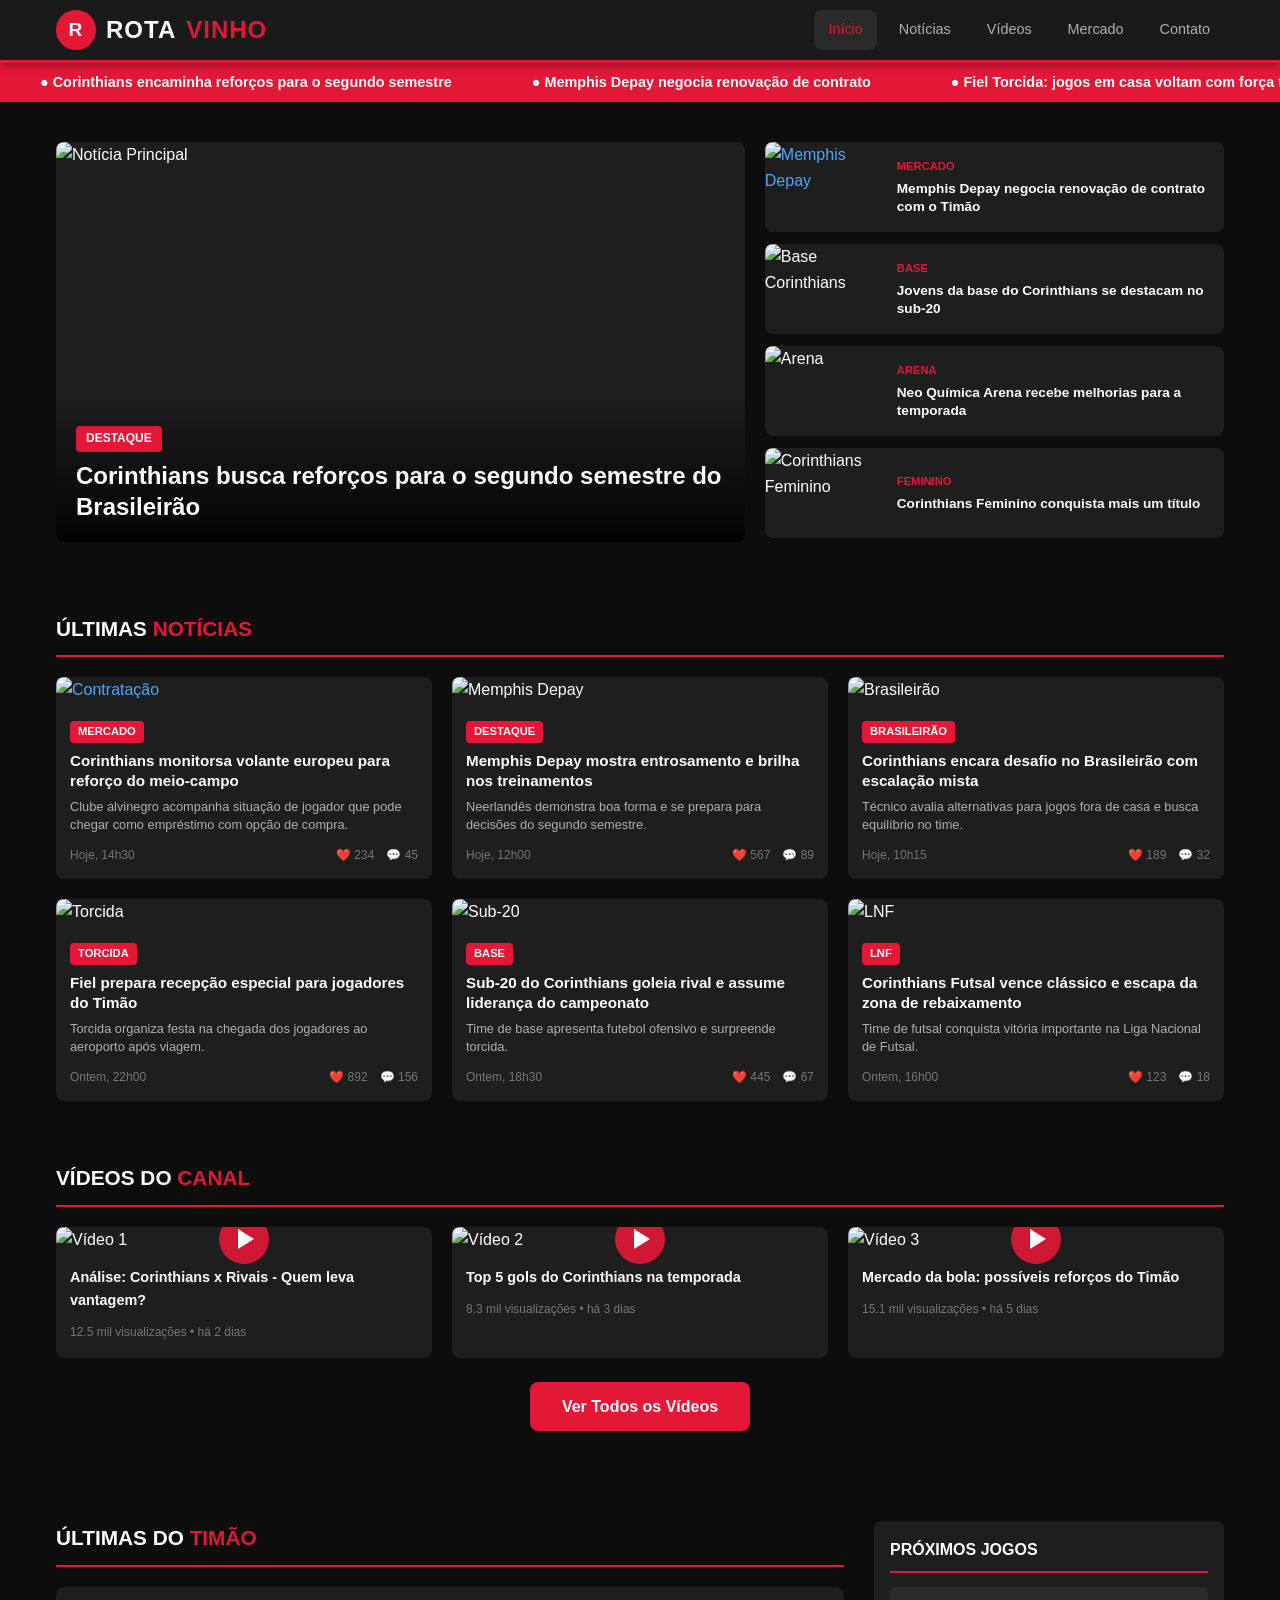
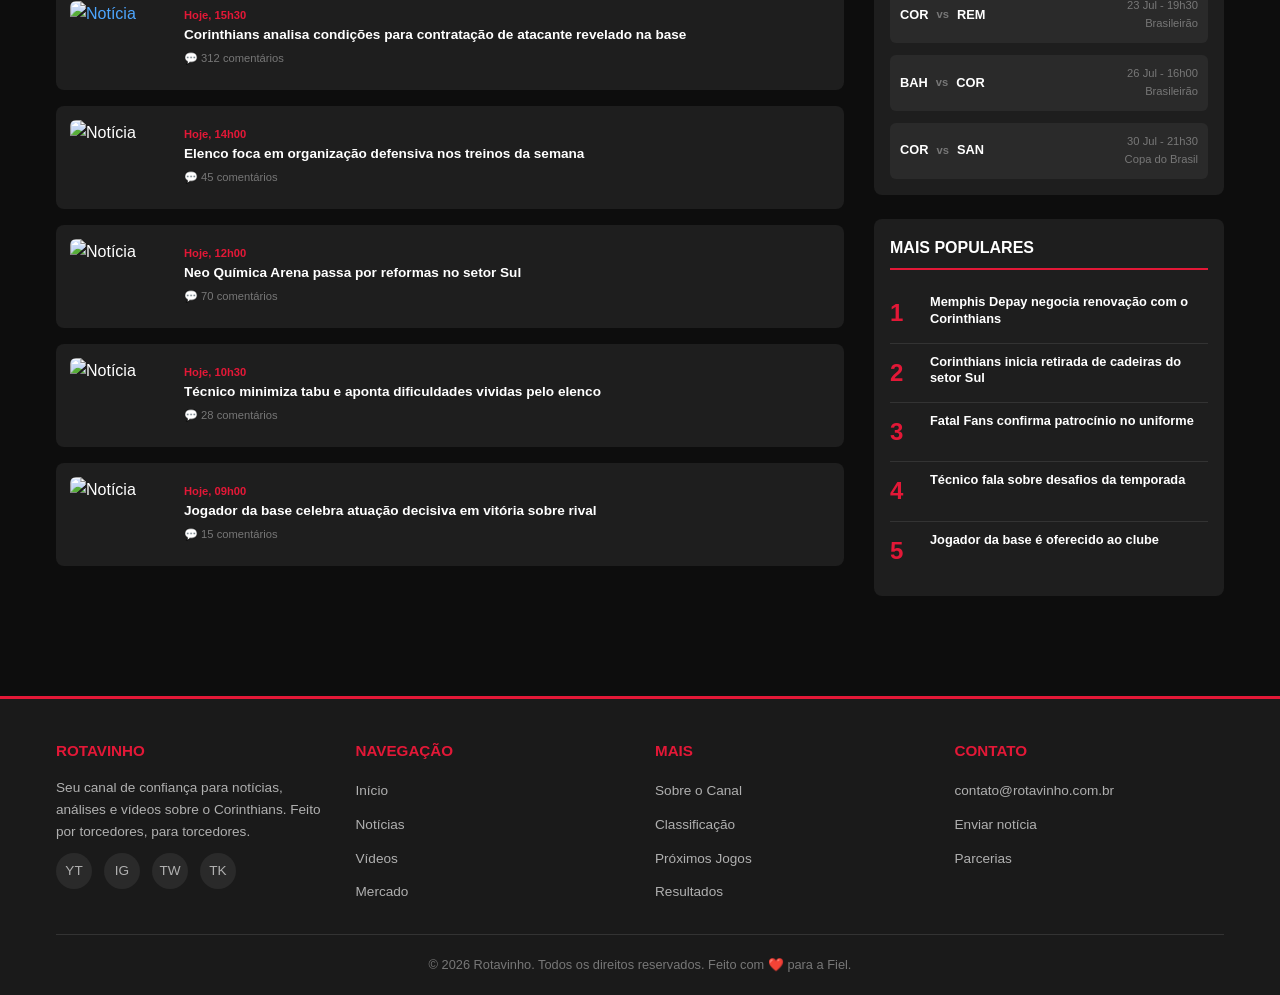
==== index.html @ fa078aca "Blog Rotavinho - noticias e videos do Corinthians" ====
<!DOCTYPE html>
<html lang="pt-BR">
<head>
    <meta charset="UTF-8">
    <meta name="viewport" content="width=device-width, initial-scale=1.0">
    <title>Rotavinho - Notícias e Vídeos do Corinthians</title>
    <link rel="stylesheet" href="css/style.css">
    <meta name="description" content="Rotavinho - Notícias exclusivas, vídeos e análises sobre o Corinthians. Seu canal alvinegro de confiança.">
    <meta name="keywords" content="Corinthians, notícias, futebol, Rotavinho, canal, vídeos, Timão">
</head>
<body>

    <header class="header">
        <div class="container header-inner">
            <a href="index.html" class="logo">
                <div class="logo-icon">R</div>
                Rota<span>vinho</span>
            </a>

            <nav id="mainNav">
                <a href="index.html" class="active">Início</a>
                <a href="#noticias">Notícias</a>
                <a href="videos.html">Vídeos</a>
                <a href="#mercado">Mercado</a>
                <a href="#contato">Contato</a>
            </nav>

            <button class="hamburger" id="menuToggle" aria-label="Menu">
                <span></span>
                <span></span>
                <span></span>
            </button>
        </div>
    </header>

    <div class="ticker">
        <div class="ticker-content">
            <span class="ticker-item">Corinthians encaminha reforços para o segundo semestre</span>
            <span class="ticker-item">Memphis Depay negocia renovação de contrato</span>
            <span class="ticker-item">Fiel Torcida: jogos em casa voltam com força total</span>
            <span class="ticker-item">Base do Timão brilha no Campeonato Brasileiro</span>
            <span class="ticker-item">Corinthians encaminha reforços para o segundo semestre</span>
            <span class="ticker-item">Memphis Depay negocia renovação de contrato</span>
            <span class="ticker-item">Fiel Torcida: jogos em casa voltam com força total</span>
            <span class="ticker-item">Base do Timão brilha no Campeonato Brasileiro</span>
        </div>
    </div>

    <section class="hero">
        <div class="container">
            <div class="hero-grid">
                <div class="hero-main">
                    <img src="https://placehold.co/800x400/1a1a1a/e31837?text=Corinthians+Noticia" alt="Notícia Principal">
                    <div class="hero-main-overlay">
                        <span class="hero-main-tag">Destaque</span>
                        <h2 class="hero-main-title">Corinthians busca reforços para o segundo semestre do Brasileirão</h2>
                    </div>
                </div>
                <div class="hero-sidebar">
                    <a href="noticia.html" class="hero-side-card">
                        <img src="https://placehold.co/240x180/1a1a1a/e31837?text=Memphis" alt="Memphis Depay">
                        <div class="hero-side-card-content">
                            <span class="hero-side-card-tag">Mercado</span>
                            <span class="hero-side-card-title">Memphis Depay negocia renovação de contrato com o Timão</span>
                        </div>
                    </a>
                    <div class="hero-side-card">
                        <img src="https://placehold.co/240x180/1a1a1a/e31837?text=Base" alt="Base Corinthians">
                        <div class="hero-side-card-content">
                            <span class="hero-side-card-tag">Base</span>
                            <span class="hero-side-card-title">Jovens da base do Corinthians se destacam no sub-20</span>
                        </div>
                    </div>
                    <div class="hero-side-card">
                        <img src="https://placehold.co/240x180/1a1a1a/e31837?text=Arena" alt="Arena">
                        <div class="hero-side-card-content">
                            <span class="hero-side-card-tag">Arena</span>
                            <span class="hero-side-card-title">Neo Química Arena recebe melhorias para a temporada</span>
                        </div>
                    </div>
                    <div class="hero-side-card">
                        <img src="https://placehold.co/240x180/1a1a1a/e31837?text=Feminino" alt="Corinthians Feminino">
                        <div class="hero-side-card-content">
                            <span class="hero-side-card-tag">Feminino</span>
                            <span class="hero-side-card-title">Corinthians Feminino conquista mais um título</span>
                        </div>
                    </div>
                </div>
            </div>
        </div>
    </section>

    <section class="news-section" id="noticias">
        <div class="container">
            <div class="section-title">
                <h2>Últimas <span class="accent">Notícias</span></h2>
            </div>
            <div class="news-grid">
                <a href="noticia.html" class="news-card">
                    <img src="https://placehold.co/400x200/1a1a1a/e31837?text=Contratacao" alt="Contratação">
                    <div class="news-card-body">
                        <span class="news-card-tag">Mercado</span>
                        <h3 class="news-card-title">Corinthians monitorsa volante europeu para reforço do meio-campo</h3>
                        <p class="news-card-excerpt">Clube alvinegro acompanha situação de jogador que pode chegar como empréstimo com opção de compra.</p>
                        <div class="news-card-meta">
                            <span>Hoje, 14h30</span>
                            <div class="news-card-stats">
                                <span>❤️ 234</span>
                                <span>💬 45</span>
                            </div>
                        </div>
                    </div>
                </a>

                <div class="news-card">
                    <img src="https://placehold.co/400x200/1a1a1a/e31837?text=Memphis" alt="Memphis Depay">
                    <div class="news-card-body">
                        <span class="news-card-tag">Destaque</span>
                        <h3 class="news-card-title">Memphis Depay mostra entrosamento e brilha nos treinamentos</h3>
                        <p class="news-card-excerpt">Neerlandês demonstra boa forma e se prepara para decisões do segundo semestre.</p>
                        <div class="news-card-meta">
                            <span>Hoje, 12h00</span>
                            <div class="news-card-stats">
                                <span>❤️ 567</span>
                                <span>💬 89</span>
                            </div>
                        </div>
                    </div>
                </div>

                <div class="news-card">
                    <img src="https://placehold.co/400x200/1a1a1a/e31837?text=Brasileirao" alt="Brasileirão">
                    <div class="news-card-body">
                        <span class="news-card-tag">Brasileirão</span>
                        <h3 class="news-card-title">Corinthians encara desafio no Brasileirão com escalação mista</h3>
                        <p class="news-card-excerpt">Técnico avalia alternativas para jogos fora de casa e busca equilíbrio no time.</p>
                        <div class="news-card-meta">
                            <span>Hoje, 10h15</span>
                            <div class="news-card-stats">
                                <span>❤️ 189</span>
                                <span>💬 32</span>
                            </div>
                        </div>
                    </div>
                </div>

                <div class="news-card">
                    <img src="https://placehold.co/400x200/1a1a1a/e31837?text=Torcida" alt="Torcida">
                    <div class="news-card-body">
                        <span class="news-card-tag">Torcida</span>
                        <h3 class="news-card-title">Fiel prepara recepção especial para jogadores do Timão</h3>
                        <p class="news-card-excerpt">Torcida organiza festa na chegada dos jogadores ao aeroporto após viagem.</p>
                        <div class="news-card-meta">
                            <span>Ontem, 22h00</span>
                            <div class="news-card-stats">
                                <span>❤️ 892</span>
                                <span>💬 156</span>
                            </div>
                        </div>
                    </div>
                </div>

                <div class="news-card">
                    <img src="https://placehold.co/400x200/1a1a1a/e31837?text=Sub20" alt="Sub-20">
                    <div class="news-card-body">
                        <span class="news-card-tag">Base</span>
                        <h3 class="news-card-title">Sub-20 do Corinthians goleia rival e assume liderança do campeonato</h3>
                        <p class="news-card-excerpt">Time de base apresenta futebol ofensivo e surpreende torcida.</p>
                        <div class="news-card-meta">
                            <span>Ontem, 18h30</span>
                            <div class="news-card-stats">
                                <span>❤️ 445</span>
                                <span>💬 67</span>
                            </div>
                        </div>
                    </div>
                </div>

                <div class="news-card">
                    <img src="https://placehold.co/400x200/1a1a1a/e31837?text=LNF" alt="LNF">
                    <div class="news-card-body">
                        <span class="news-card-tag">LNF</span>
                        <h3 class="news-card-title">Corinthians Futsal vence clássico e escapa da zona de rebaixamento</h3>
                        <p class="news-card-excerpt">Time de futsal conquista vitória importante na Liga Nacional de Futsal.</p>
                        <div class="news-card-meta">
                            <span>Ontem, 16h00</span>
                            <div class="news-card-stats">
                                <span>❤️ 123</span>
                                <span>💬 18</span>
                            </div>
                        </div>
                    </div>
                </div>
            </div>
        </div>
    </section>

    <section class="videos-section">
        <div class="container">
            <div class="section-title">
                <h2>Vídeos do <span class="accent">Canal</span></h2>
            </div>
            <div class="videos-grid">
                <div class="video-card">
                    <div class="video-card-thumb">
                        <img src="https://placehold.co/400x225/1a1a1a/e31837?text=Video+1" alt="Vídeo 1">
                        <div class="video-play-btn"></div>
                    </div>
                    <div class="video-card-body">
                        <h3 class="video-card-title">Análise: Corinthians x Rivais - Quem leva vantagem?</h3>
                        <span class="video-card-views">12.5 mil visualizações • há 2 dias</span>
                    </div>
                </div>

                <div class="video-card">
                    <div class="video-card-thumb">
                        <img src="https://placehold.co/400x225/1a1a1a/e31837?text=Video+2" alt="Vídeo 2">
                        <div class="video-play-btn"></div>
                    </div>
                    <div class="video-card-body">
                        <h3 class="video-card-title">Top 5 gols do Corinthians na temporada</h3>
                        <span class="video-card-views">8.3 mil visualizações • há 3 dias</span>
                    </div>
                </div>

                <div class="video-card">
                    <div class="video-card-thumb">
                        <img src="https://placehold.co/400x225/1a1a1a/e31837?text=Video+3" alt="Vídeo 3">
                        <div class="video-play-btn"></div>
                    </div>
                    <div class="video-card-body">
                        <h3 class="video-card-title">Mercado da bola: possíveis reforços do Timão</h3>
                        <span class="video-card-views">15.1 mil visualizações • há 5 dias</span>
                    </div>
                </div>
            </div>

            <div style="text-align: center; margin-top: 24px;">
                <a href="videos.html" style="display: inline-block; background: var(--accent); color: white; padding: 12px 32px; border-radius: var(--radius); font-weight: 700; transition: background 0.2s;">Ver Todos os Vídeos</a>
            </div>
        </div>
    </section>

    <section class="news-section" id="mercado">
        <div class="container">
            <div class="content-with-sidebar">
                <div>
                    <div class="section-title">
                        <h2>Últimas do <span class="accent">Timão</span></h2>
                    </div>
                    <div class="latest-news-list">
                        <a href="noticia.html" class="latest-news-item">
                            <img src="https://placehold.co/200x150/1a1a1a/e31837?text=N1" alt="Notícia">
                            <div class="latest-news-item-content">
                                <span class="latest-news-item-time">Hoje, 15h30</span>
                                <h4 class="latest-news-item-title">Corinthians analisa condições para contratação de atacante revelado na base</h4>
                                <span class="latest-news-item-comments">💬 312 comentários</span>
                            </div>
                        </a>
                        <div class="latest-news-item">
                            <img src="https://placehold.co/200x150/1a1a1a/e31837?text=N2" alt="Notícia">
                            <div class="latest-news-item-content">
                                <span class="latest-news-item-time">Hoje, 14h00</span>
                                <h4 class="latest-news-item-title">Elenco foca em organização defensiva nos treinos da semana</h4>
                                <span class="latest-news-item-comments">💬 45 comentários</span>
                            </div>
                        </div>
                        <div class="latest-news-item">
                            <img src="https://placehold.co/200x150/1a1a1a/e31837?text=N3" alt="Notícia">
                            <div class="latest-news-item-content">
                                <span class="latest-news-item-time">Hoje, 12h00</span>
                                <h4 class="latest-news-item-title">Neo Química Arena passa por reformas no setor Sul</h4>
                                <span class="latest-news-item-comments">💬 70 comentários</span>
                            </div>
                        </div>
                        <div class="latest-news-item">
                            <img src="https://placehold.co/200x150/1a1a1a/e31837?text=N4" alt="Notícia">
                            <div class="latest-news-item-content">
                                <span class="latest-news-item-time">Hoje, 10h30</span>
                                <h4 class="latest-news-item-title">Técnico minimiza tabu e aponta dificuldades vividas pelo elenco</h4>
                                <span class="latest-news-item-comments">💬 28 comentários</span>
                            </div>
                        </div>
                        <div class="latest-news-item">
                            <img src="https://placehold.co/200x150/1a1a1a/e31837?text=N5" alt="Notícia">
                            <div class="latest-news-item-content">
                                <span class="latest-news-item-time">Hoje, 09h00</span>
                                <h4 class="latest-news-item-title">Jogador da base celebra atuação decisiva em vitória sobre rival</h4>
                                <span class="latest-news-item-comments">💬 15 comentários</span>
                            </div>
                        </div>
                    </div>
                </div>

                <aside class="sidebar">
                    <div class="sidebar-widget">
                        <h3 class="sidebar-widget-title">Próximos Jogos</h3>
                        <div class="matches-widget">
                            <div class="match-item">
                                <div class="match-teams">
                                    <span>COR</span>
                                    <span class="match-vs">vs</span>
                                    <span>REM</span>
                                </div>
                                <div class="match-info">
                                    <div>23 Jul - 19h30</div>
                                    <div>Brasileirão</div>
                                </div>
                            </div>
                            <div class="match-item">
                                <div class="match-teams">
                                    <span>BAH</span>
                                    <span class="match-vs">vs</span>
                                    <span>COR</span>
                                </div>
                                <div class="match-info">
                                    <div>26 Jul - 16h00</div>
                                    <div>Brasileirão</div>
                                </div>
                            </div>
                            <div class="match-item">
                                <div class="match-teams">
                                    <span>COR</span>
                                    <span class="match-vs">vs</span>
                                    <span>SAN</span>
                                </div>
                                <div class="match-info">
                                    <div>30 Jul - 21h30</div>
                                    <div>Copa do Brasil</div>
                                </div>
                            </div>
                        </div>
                    </div>

                    <div class="sidebar-widget">
                        <h3 class="sidebar-widget-title">Mais Populares</h3>
                        <div class="popular-item">
                            <span class="popular-item-number">1</span>
                            <span class="popular-item-text">Memphis Depay negocia renovação com o Corinthians</span>
                        </div>
                        <div class="popular-item">
                            <span class="popular-item-number">2</span>
                            <span class="popular-item-text">Corinthians inicia retirada de cadeiras do setor Sul</span>
                        </div>
                        <div class="popular-item">
                            <span class="popular-item-number">3</span>
                            <span class="popular-item-text">Fatal Fans confirma patrocínio no uniforme</span>
                        </div>
                        <div class="popular-item">
                            <span class="popular-item-number">4</span>
                            <span class="popular-item-text">Técnico fala sobre desafios da temporada</span>
                        </div>
                        <div class="popular-item">
                            <span class="popular-item-number">5</span>
                            <span class="popular-item-text">Jogador da base é oferecido ao clube</span>
                        </div>
                    </div>
                </aside>
            </div>
        </div>
    </section>

    <footer class="footer" id="contato">
        <div class="container">
            <div class="footer-grid">
                <div>
                    <h4 class="footer-col-title">Rotavinho</h4>
                    <p style="font-size: 0.85rem; color: var(--text-secondary); line-height: 1.6;">Seu canal de confiança para notícias, análises e vídeos sobre o Corinthians. Feito por torcedores, para torcedores.</p>
                    <div class="footer-social">
                        <a href="#" title="YouTube">YT</a>
                        <a href="#" title="Instagram">IG</a>
                        <a href="#" title="Twitter">TW</a>
                        <a href="#" title="TikTok">TK</a>
                    </div>
                </div>
                <div>
                    <h4 class="footer-col-title">Navegação</h4>
                    <ul class="footer-links">
                        <li><a href="index.html">Início</a></li>
                        <li><a href="#noticias">Notícias</a></li>
                        <li><a href="videos.html">Vídeos</a></li>
                        <li><a href="#mercado">Mercado</a></li>
                    </ul>
                </div>
                <div>
                    <h4 class="footer-col-title">Mais</h4>
                    <ul class="footer-links">
                        <li><a href="#">Sobre o Canal</a></li>
                        <li><a href="#">Classificação</a></li>
                        <li><a href="#">Próximos Jogos</a></li>
                        <li><a href="#">Resultados</a></li>
                    </ul>
                </div>
                <div>
                    <h4 class="footer-col-title">Contato</h4>
                    <ul class="footer-links">
                        <li><a href="#">contato@rotavinho.com.br</a></li>
                        <li><a href="#">Enviar notícia</a></li>
                        <li><a href="#">Parcerias</a></li>
                    </ul>
                </div>
            </div>
            <div class="footer-bottom">
                <p>&copy; 2026 Rotavinho. Todos os direitos reservados. Feito com ❤️ para a Fiel.</p>
            </div>
        </div>
    </footer>

    <script src="js/main.js"></script>
</body>
</html>
---- css/style.css ----
* {
    margin: 0;
    padding: 0;
    box-sizing: border-box;
}

:root {
    --bg-primary: #0d0d0d;
    --bg-secondary: #1a1a1a;
    --bg-card: #1e1e1e;
    --bg-hover: #2a2a2a;
    --text-primary: #ffffff;
    --text-secondary: #b0b0b0;
    --text-muted: #777777;
    --accent: #e31837;
    --accent-hover: #ff2a4a;
    --accent-dark: #a00f27;
    --border: #333333;
    --link: #4da6ff;
    --link-hover: #80c4ff;
    --shadow: 0 2px 8px rgba(0, 0, 0, 0.4);
    --radius: 8px;
    --max-width: 1200px;
    --header-height: 60px;
}

body {
    font-family: 'Segoe UI', Tahoma, Geneva, Verdana, sans-serif;
    background-color: var(--bg-primary);
    color: var(--text-primary);
    line-height: 1.6;
}

a {
    text-decoration: none;
    color: var(--link);
    transition: color 0.2s;
}

a:hover {
    color: var(--link-hover);
}

img {
    max-width: 100%;
    height: auto;
}

.container {
    max-width: var(--max-width);
    margin: 0 auto;
    padding: 0 16px;
}

/* ===== HEADER ===== */
.header {
    background-color: var(--bg-secondary);
    border-bottom: 3px solid var(--accent);
    position: sticky;
    top: 0;
    z-index: 1000;
    box-shadow: var(--shadow);
}

.header-inner {
    display: flex;
    align-items: center;
    justify-content: space-between;
    height: var(--header-height);
}

.logo {
    display: flex;
    align-items: center;
    gap: 10px;
    font-size: 1.5rem;
    font-weight: 800;
    color: var(--text-primary);
    text-transform: uppercase;
    letter-spacing: 1px;
}

.logo span {
    color: var(--accent);
}

.logo-icon {
    width: 40px;
    height: 40px;
    background: var(--accent);
    border-radius: 50%;
    display: flex;
    align-items: center;
    justify-content: center;
    font-size: 1.2rem;
    color: white;
    font-weight: bold;
}

nav {
    display: flex;
    gap: 8px;
}

nav a {
    color: var(--text-secondary);
    padding: 8px 14px;
    border-radius: var(--radius);
    font-size: 0.9rem;
    font-weight: 500;
    transition: all 0.2s;
}

nav a:hover, nav a.active {
    color: var(--text-primary);
    background-color: var(--bg-hover);
}

nav a.active {
    color: var(--accent);
}

.hamburger {
    display: none;
    flex-direction: column;
    cursor: pointer;
    gap: 5px;
    padding: 8px;
    background: none;
    border: none;
}

.hamburger span {
    width: 24px;
    height: 2px;
    background: var(--text-primary);
    transition: all 0.3s;
    border-radius: 2px;
}

/* ===== BREAKING NEWS TICKER ===== */
.ticker {
    background: var(--accent);
    padding: 8px 0;
    overflow: hidden;
}

.ticker-content {
    display: flex;
    animation: tickerScroll 30s linear infinite;
    white-space: nowrap;
}

.ticker-item {
    padding: 0 40px;
    color: white;
    font-weight: 600;
    font-size: 0.9rem;
}

.ticker-item::before {
    content: "● ";
}

@keyframes tickerScroll {
    0% { transform: translateX(0); }
    100% { transform: translateX(-50%); }
}

/* ===== HERO SECTION ===== */
.hero {
    padding: 40px 0;
}

.hero-grid {
    display: grid;
    grid-template-columns: 1.5fr 1fr;
    gap: 20px;
}

.hero-main {
    position: relative;
    border-radius: var(--radius);
    overflow: hidden;
    background: var(--bg-card);
    cursor: pointer;
}

.hero-main img {
    width: 100%;
    height: 400px;
    object-fit: cover;
    display: block;
}

.hero-main-overlay {
    position: absolute;
    bottom: 0;
    left: 0;
    right: 0;
    padding: 30px 20px 20px;
    background: linear-gradient(transparent, rgba(0,0,0,0.9));
}

.hero-main-tag {
    display: inline-block;
    background: var(--accent);
    color: white;
    padding: 3px 10px;
    border-radius: 4px;
    font-size: 0.75rem;
    font-weight: 700;
    text-transform: uppercase;
    margin-bottom: 8px;
}

.hero-main-title {
    font-size: 1.5rem;
    font-weight: 700;
    line-height: 1.3;
    color: white;
}

.hero-sidebar {
    display: flex;
    flex-direction: column;
    gap: 12px;
}

.hero-side-card {
    display: flex;
    gap: 12px;
    background: var(--bg-card);
    border-radius: var(--radius);
    overflow: hidden;
    cursor: pointer;
    transition: transform 0.2s;
}

.hero-side-card:hover {
    transform: translateX(4px);
}

.hero-side-card img {
    width: 120px;
    height: 90px;
    object-fit: cover;
    flex-shrink: 0;
}

.hero-side-card-content {
    padding: 10px 12px 10px 0;
    display: flex;
    flex-direction: column;
    justify-content: center;
}

.hero-side-card-tag {
    font-size: 0.7rem;
    color: var(--accent);
    font-weight: 700;
    text-transform: uppercase;
    margin-bottom: 4px;
}

.hero-side-card-title {
    font-size: 0.85rem;
    font-weight: 600;
    color: var(--text-primary);
    line-height: 1.3;
}

/* ===== SECTION TITLES ===== */
.section-title {
    display: flex;
    align-items: center;
    gap: 12px;
    margin-bottom: 20px;
    padding-bottom: 10px;
    border-bottom: 2px solid var(--accent);
}

.section-title h2 {
    font-size: 1.3rem;
    font-weight: 700;
    text-transform: uppercase;
}

.section-title .accent {
    color: var(--accent);
}

/* ===== NEWS GRID ===== */
.news-section {
    padding: 30px 0;
}

.news-grid {
    display: grid;
    grid-template-columns: repeat(3, 1fr);
    gap: 20px;
}

.news-card {
    background: var(--bg-card);
    border-radius: var(--radius);
    overflow: hidden;
    transition: transform 0.2s, box-shadow 0.2s;
    cursor: pointer;
}

.news-card:hover {
    transform: translateY(-4px);
    box-shadow: 0 8px 24px rgba(0, 0, 0, 0.5);
}

.news-card img {
    width: 100%;
    height: 180px;
    object-fit: cover;
}

.news-card-body {
    padding: 14px;
}

.news-card-tag {
    display: inline-block;
    background: var(--accent);
    color: white;
    padding: 2px 8px;
    border-radius: 4px;
    font-size: 0.7rem;
    font-weight: 700;
    text-transform: uppercase;
    margin-bottom: 8px;
}

.news-card-title {
    font-size: 0.95rem;
    font-weight: 700;
    margin-bottom: 8px;
    line-height: 1.3;
    color: var(--text-primary);
}

.news-card-excerpt {
    font-size: 0.8rem;
    color: var(--text-secondary);
    margin-bottom: 12px;
    line-height: 1.4;
}

.news-card-meta {
    display: flex;
    align-items: center;
    justify-content: space-between;
    font-size: 0.75rem;
    color: var(--text-muted);
}

.news-card-stats {
    display: flex;
    gap: 12px;
}

.news-card-stats span {
    display: flex;
    align-items: center;
    gap: 4px;
}

/* ===== LATEST NEWS SIDEBAR ===== */
.content-with-sidebar {
    display: grid;
    grid-template-columns: 1fr 350px;
    gap: 30px;
    padding: 30px 0;
}

.latest-news-list {
    display: flex;
    flex-direction: column;
    gap: 16px;
}

.latest-news-item {
    display: flex;
    gap: 14px;
    padding: 14px;
    background: var(--bg-card);
    border-radius: var(--radius);
    transition: transform 0.2s;
    cursor: pointer;
}

.latest-news-item:hover {
    transform: translateX(4px);
}

.latest-news-item img {
    width: 100px;
    height: 75px;
    object-fit: cover;
    border-radius: 6px;
    flex-shrink: 0;
}

.latest-news-item-content {
    flex: 1;
}

.latest-news-item-time {
    font-size: 0.7rem;
    color: var(--accent);
    font-weight: 600;
    margin-bottom: 4px;
}

.latest-news-item-title {
    font-size: 0.85rem;
    font-weight: 600;
    line-height: 1.3;
    color: var(--text-primary);
}

.latest-news-item-comments {
    font-size: 0.7rem;
    color: var(--text-muted);
    margin-top: 6px;
}

/* ===== SIDEBAR ===== */
.sidebar {
    display: flex;
    flex-direction: column;
    gap: 24px;
}

.sidebar-widget {
    background: var(--bg-card);
    border-radius: var(--radius);
    padding: 16px;
}

.sidebar-widget-title {
    font-size: 1rem;
    font-weight: 700;
    margin-bottom: 14px;
    padding-bottom: 8px;
    border-bottom: 2px solid var(--accent);
    text-transform: uppercase;
}

.popular-item {
    display: flex;
    gap: 10px;
    padding: 10px 0;
    border-bottom: 1px solid var(--border);
    cursor: pointer;
}

.popular-item:last-child {
    border-bottom: none;
}

.popular-item-number {
    font-size: 1.5rem;
    font-weight: 800;
    color: var(--accent);
    width: 30px;
    flex-shrink: 0;
}

.popular-item-text {
    font-size: 0.8rem;
    font-weight: 600;
    line-height: 1.3;
}

/* ===== VIDEOS SECTION ===== */
.videos-section {
    padding: 30px 0;
}

.videos-grid {
    display: grid;
    grid-template-columns: repeat(3, 1fr);
    gap: 20px;
}

.video-card {
    background: var(--bg-card);
    border-radius: var(--radius);
    overflow: hidden;
    cursor: pointer;
    transition: transform 0.2s;
}

.video-card:hover {
    transform: translateY(-4px);
}

.video-card-thumb {
    position: relative;
}

.video-card-thumb img {
    width: 100%;
    height: 180px;
    object-fit: cover;
}

.video-play-btn {
    position: absolute;
    top: 50%;
    left: 50%;
    transform: translate(-50%, -50%);
    width: 50px;
    height: 50px;
    background: rgba(227, 24, 55, 0.9);
    border-radius: 50%;
    display: flex;
    align-items: center;
    justify-content: center;
    transition: transform 0.2s;
}

.video-card:hover .video-play-btn {
    transform: translate(-50%, -50%) scale(1.1);
}

.video-play-btn::after {
    content: "";
    width: 0;
    height: 0;
    border-left: 16px solid white;
    border-top: 10px solid transparent;
    border-bottom: 10px solid transparent;
    margin-left: 3px;
}

.video-card-body {
    padding: 14px;
}

.video-card-title {
    font-size: 0.9rem;
    font-weight: 700;
    margin-bottom: 6px;
    color: var(--text-primary);
}

.video-card-views {
    font-size: 0.75rem;
    color: var(--text-muted);
}

/* ===== VIDEO EMBED SECTION ===== */
.video-embed-section {
    padding: 30px 0;
}

.video-embed-grid {
    display: grid;
    grid-template-columns: repeat(2, 1fr);
    gap: 24px;
}

.video-embed-card {
    background: var(--bg-card);
    border-radius: var(--radius);
    overflow: hidden;
}

.video-embed-wrapper {
    position: relative;
    padding-bottom: 56.25%;
    height: 0;
    overflow: hidden;
}

.video-embed-wrapper iframe {
    position: absolute;
    top: 0;
    left: 0;
    width: 100%;
    height: 100%;
    border: none;
}

.video-embed-info {
    padding: 14px;
}

.video-embed-title {
    font-size: 0.95rem;
    font-weight: 700;
    margin-bottom: 6px;
}

.video-embed-desc {
    font-size: 0.8rem;
    color: var(--text-secondary);
    line-height: 1.4;
}

/* ===== MATCHES WIDGET ===== */
.matches-widget {
    display: flex;
    flex-direction: column;
    gap: 12px;
}

.match-item {
    display: flex;
    align-items: center;
    justify-content: space-between;
    padding: 10px;
    background: var(--bg-hover);
    border-radius: 6px;
    font-size: 0.8rem;
}

.match-teams {
    display: flex;
    align-items: center;
    gap: 8px;
    font-weight: 600;
}

.match-vs {
    color: var(--text-muted);
    font-size: 0.7rem;
}

.match-info {
    text-align: right;
    font-size: 0.7rem;
    color: var(--text-muted);
}

/* ===== FOOTER ===== */
.footer {
    background: var(--bg-secondary);
    border-top: 3px solid var(--accent);
    padding: 40px 0 20px;
    margin-top: 40px;
}

.footer-grid {
    display: grid;
    grid-template-columns: repeat(4, 1fr);
    gap: 30px;
    margin-bottom: 30px;
}

.footer-col-title {
    font-size: 0.95rem;
    font-weight: 700;
    margin-bottom: 14px;
    text-transform: uppercase;
    color: var(--accent);
}

.footer-links {
    list-style: none;
    display: flex;
    flex-direction: column;
    gap: 8px;
}

.footer-links a {
    color: var(--text-secondary);
    font-size: 0.85rem;
}

.footer-links a:hover {
    color: var(--text-primary);
}

.footer-social {
    display: flex;
    gap: 12px;
    margin-top: 10px;
}

.footer-social a {
    width: 36px;
    height: 36px;
    background: var(--bg-hover);
    border-radius: 50%;
    display: flex;
    align-items: center;
    justify-content: center;
    color: var(--text-secondary);
    font-size: 0.85rem;
    transition: all 0.2s;
}

.footer-social a:hover {
    background: var(--accent);
    color: white;
}

.footer-bottom {
    text-align: center;
    padding-top: 20px;
    border-top: 1px solid var(--border);
    font-size: 0.8rem;
    color: var(--text-muted);
}

/* ===== NEWS DETAIL PAGE ===== */
.news-detail {
    max-width: 800px;
    margin: 0 auto;
    padding: 40px 16px;
}

.news-detail-tag {
    display: inline-block;
    background: var(--accent);
    color: white;
    padding: 4px 12px;
    border-radius: 4px;
    font-size: 0.75rem;
    font-weight: 700;
    text-transform: uppercase;
    margin-bottom: 12px;
}

.news-detail-title {
    font-size: 2rem;
    font-weight: 800;
    margin-bottom: 16px;
    line-height: 1.2;
}

.news-detail-meta {
    display: flex;
    gap: 20px;
    font-size: 0.85rem;
    color: var(--text-muted);
    margin-bottom: 24px;
    padding-bottom: 16px;
    border-bottom: 1px solid var(--border);
}

.news-detail-img {
    width: 100%;
    border-radius: var(--radius);
    margin-bottom: 24px;
}

.news-detail-content {
    font-size: 1rem;
    line-height: 1.8;
    color: var(--text-secondary);
}

.news-detail-content p {
    margin-bottom: 16px;
}

/* ===== RESPONSIVE ===== */
@media (max-width: 1024px) {
    .hero-grid {
        grid-template-columns: 1fr;
    }

    .content-with-sidebar {
        grid-template-columns: 1fr;
    }

    .news-grid {
        grid-template-columns: repeat(2, 1fr);
    }

    .videos-grid {
        grid-template-columns: repeat(2, 1fr);
    }

    .footer-grid {
        grid-template-columns: repeat(2, 1fr);
    }
}

@media (max-width: 768px) {
    nav {
        display: none;
        position: absolute;
        top: var(--header-height);
        left: 0;
        right: 0;
        background: var(--bg-secondary);
        flex-direction: column;
        padding: 16px;
        border-top: 1px solid var(--border);
        box-shadow: var(--shadow);
    }

    nav.active {
        display: flex;
    }

    .hamburger {
        display: flex;
    }

    .hero-main img {
        height: 250px;
    }

    .hero-main-title {
        font-size: 1.2rem;
    }

    .news-grid {
        grid-template-columns: 1fr;
    }

    .videos-grid {
        grid-template-columns: 1fr;
    }

    .video-embed-grid {
        grid-template-columns: 1fr;
    }

    .footer-grid {
        grid-template-columns: 1fr;
    }

    .news-detail-title {
        font-size: 1.5rem;
    }
}

@media (max-width: 480px) {
    .hero-sidebar {
        display: none;
    }

    .latest-news-item {
        flex-direction: column;
    }

    .latest-news-item img {
        width: 100%;
        height: 150px;
    }
}
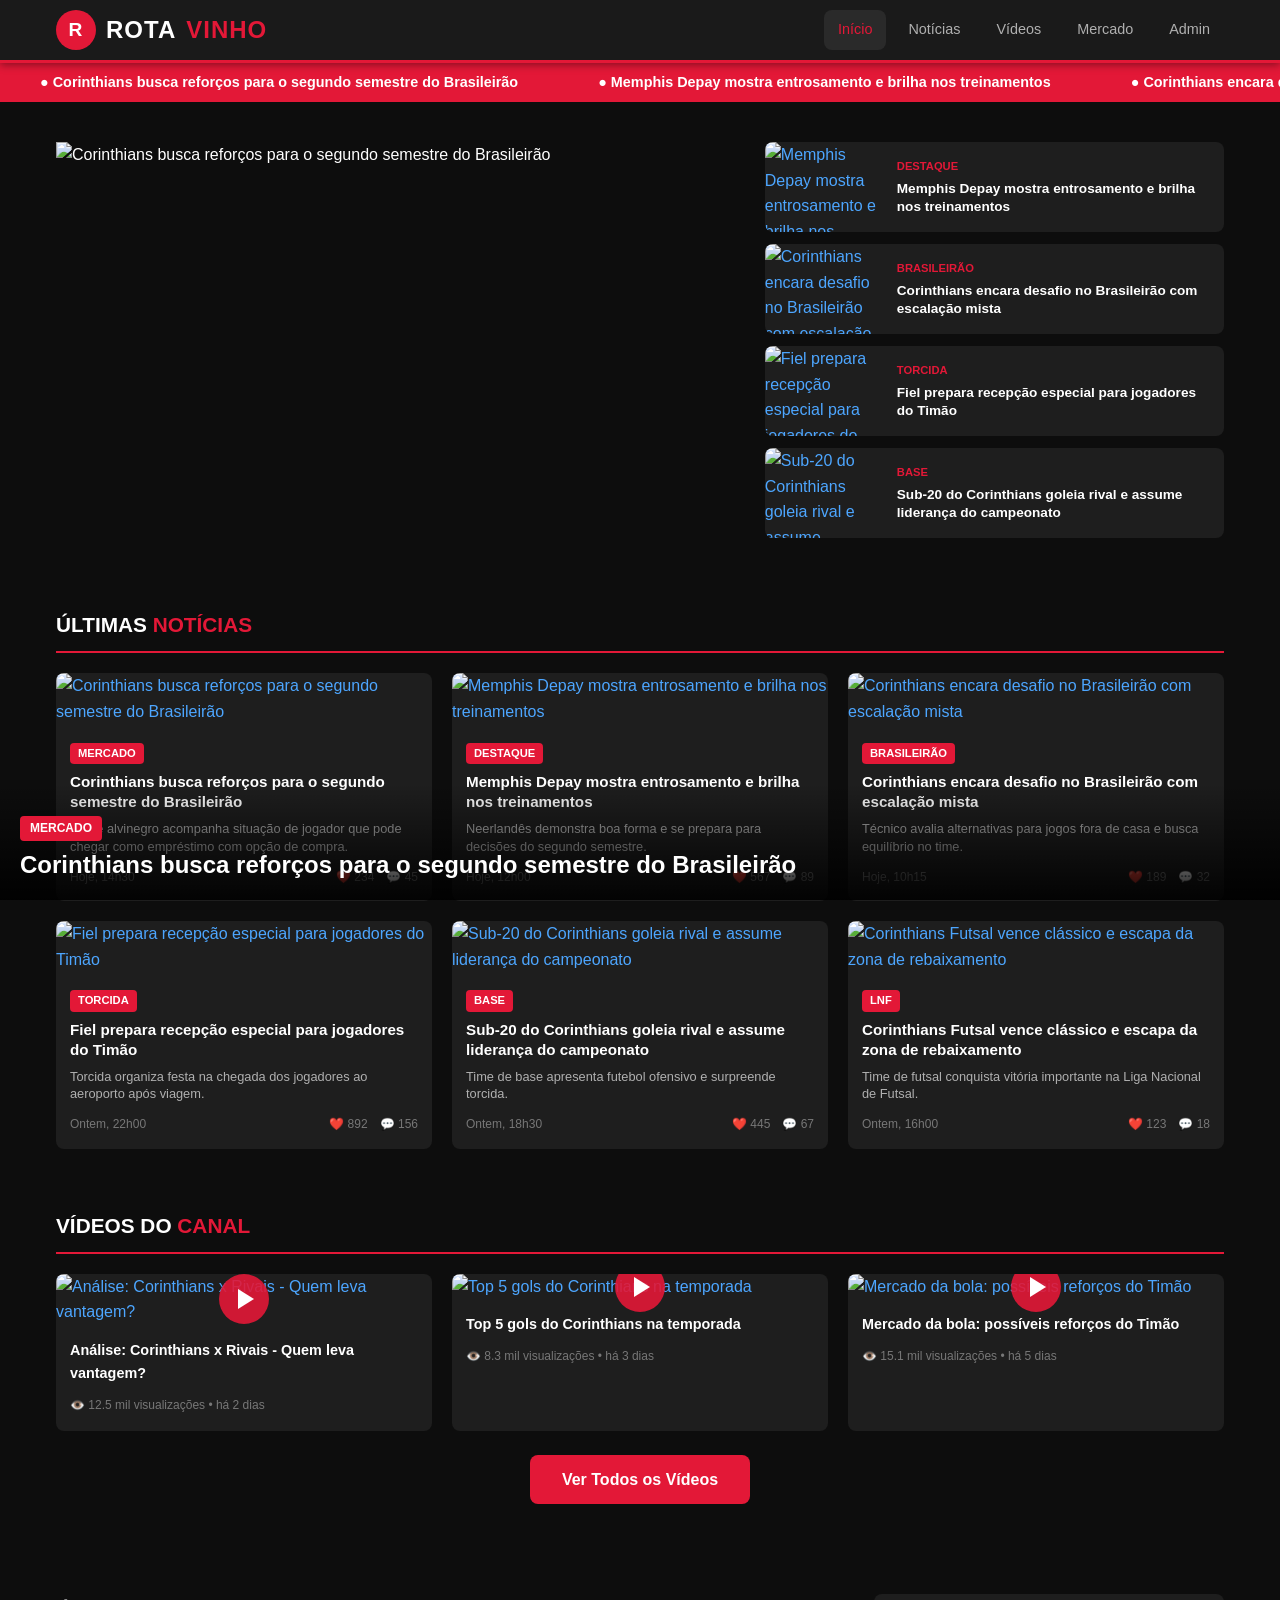
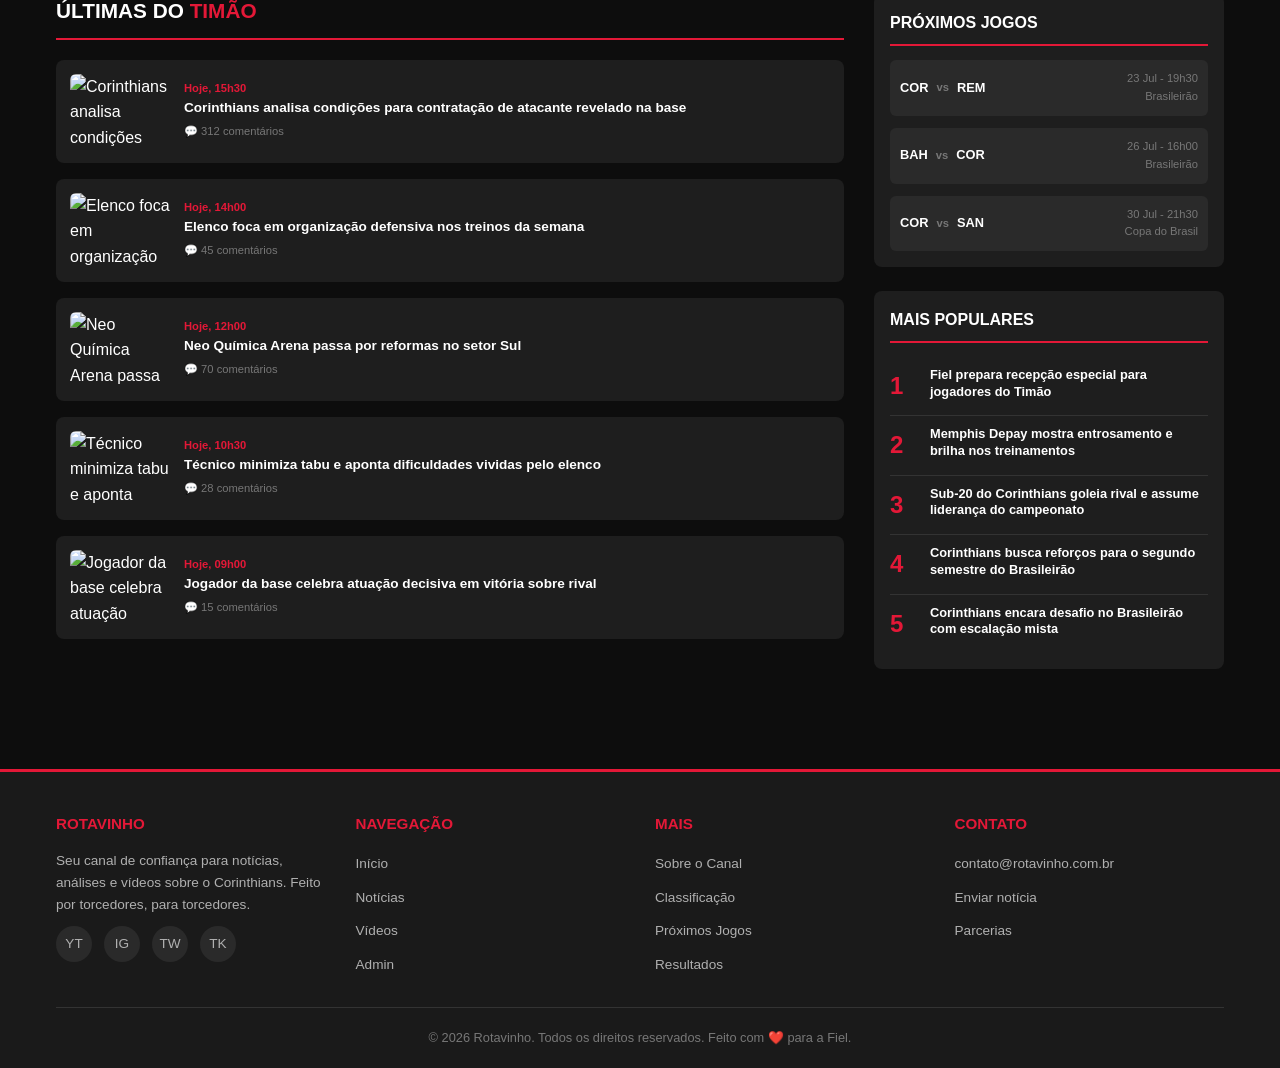
==== commit 487e78d4: "Adicionado painel admin e sistema de dados dinamicos" ====
--- a/index.html
+++ b/index.html
@@ -16,76 +16,28 @@
                 <div class="logo-icon">R</div>
                 Rota<span>vinho</span>
             </a>
-
             <nav id="mainNav">
                 <a href="index.html" class="active">Início</a>
                 <a href="#noticias">Notícias</a>
                 <a href="videos.html">Vídeos</a>
                 <a href="#mercado">Mercado</a>
-                <a href="#contato">Contato</a>
+                <a href="admin.html">Admin</a>
             </nav>
-
             <button class="hamburger" id="menuToggle" aria-label="Menu">
-                <span></span>
-                <span></span>
-                <span></span>
+                <span></span><span></span><span></span>
             </button>
         </div>
     </header>
 
     <div class="ticker">
-        <div class="ticker-content">
-            <span class="ticker-item">Corinthians encaminha reforços para o segundo semestre</span>
-            <span class="ticker-item">Memphis Depay negocia renovação de contrato</span>
-            <span class="ticker-item">Fiel Torcida: jogos em casa voltam com força total</span>
-            <span class="ticker-item">Base do Timão brilha no Campeonato Brasileiro</span>
-            <span class="ticker-item">Corinthians encaminha reforços para o segundo semestre</span>
-            <span class="ticker-item">Memphis Depay negocia renovação de contrato</span>
-            <span class="ticker-item">Fiel Torcida: jogos em casa voltam com força total</span>
-            <span class="ticker-item">Base do Timão brilha no Campeonato Brasileiro</span>
-        </div>
+        <div class="ticker-content" id="ticker"></div>
     </div>
 
     <section class="hero">
         <div class="container">
             <div class="hero-grid">
-                <div class="hero-main">
-                    <img src="https://placehold.co/800x400/1a1a1a/e31837?text=Corinthians+Noticia" alt="Notícia Principal">
-                    <div class="hero-main-overlay">
-                        <span class="hero-main-tag">Destaque</span>
-                        <h2 class="hero-main-title">Corinthians busca reforços para o segundo semestre do Brasileirão</h2>
-                    </div>
-                </div>
-                <div class="hero-sidebar">
-                    <a href="noticia.html" class="hero-side-card">
-                        <img src="https://placehold.co/240x180/1a1a1a/e31837?text=Memphis" alt="Memphis Depay">
-                        <div class="hero-side-card-content">
-                            <span class="hero-side-card-tag">Mercado</span>
-                            <span class="hero-side-card-title">Memphis Depay negocia renovação de contrato com o Timão</span>
-                        </div>
-                    </a>
-                    <div class="hero-side-card">
-                        <img src="https://placehold.co/240x180/1a1a1a/e31837?text=Base" alt="Base Corinthians">
-                        <div class="hero-side-card-content">
-                            <span class="hero-side-card-tag">Base</span>
-                            <span class="hero-side-card-title">Jovens da base do Corinthians se destacam no sub-20</span>
-                        </div>
-                    </div>
-                    <div class="hero-side-card">
-                        <img src="https://placehold.co/240x180/1a1a1a/e31837?text=Arena" alt="Arena">
-                        <div class="hero-side-card-content">
-                            <span class="hero-side-card-tag">Arena</span>
-                            <span class="hero-side-card-title">Neo Química Arena recebe melhorias para a temporada</span>
-                        </div>
-                    </div>
-                    <div class="hero-side-card">
-                        <img src="https://placehold.co/240x180/1a1a1a/e31837?text=Feminino" alt="Corinthians Feminino">
-                        <div class="hero-side-card-content">
-                            <span class="hero-side-card-tag">Feminino</span>
-                            <span class="hero-side-card-title">Corinthians Feminino conquista mais um título</span>
-                        </div>
-                    </div>
-                </div>
+                <div id="hero-main"></div>
+                <div class="hero-sidebar" id="hero-sidebar"></div>
             </div>
         </div>
     </section>
@@ -95,103 +47,7 @@
             <div class="section-title">
                 <h2>Últimas <span class="accent">Notícias</span></h2>
             </div>
-            <div class="news-grid">
-                <a href="noticia.html" class="news-card">
-                    <img src="https://placehold.co/400x200/1a1a1a/e31837?text=Contratacao" alt="Contratação">
-                    <div class="news-card-body">
-                        <span class="news-card-tag">Mercado</span>
-                        <h3 class="news-card-title">Corinthians monitorsa volante europeu para reforço do meio-campo</h3>
-                        <p class="news-card-excerpt">Clube alvinegro acompanha situação de jogador que pode chegar como empréstimo com opção de compra.</p>
-                        <div class="news-card-meta">
-                            <span>Hoje, 14h30</span>
-                            <div class="news-card-stats">
-                                <span>❤️ 234</span>
-                                <span>💬 45</span>
-                            </div>
-                        </div>
-                    </div>
-                </a>
-
-                <div class="news-card">
-                    <img src="https://placehold.co/400x200/1a1a1a/e31837?text=Memphis" alt="Memphis Depay">
-                    <div class="news-card-body">
-                        <span class="news-card-tag">Destaque</span>
-                        <h3 class="news-card-title">Memphis Depay mostra entrosamento e brilha nos treinamentos</h3>
-                        <p class="news-card-excerpt">Neerlandês demonstra boa forma e se prepara para decisões do segundo semestre.</p>
-                        <div class="news-card-meta">
-                            <span>Hoje, 12h00</span>
-                            <div class="news-card-stats">
-                                <span>❤️ 567</span>
-                                <span>💬 89</span>
-                            </div>
-                        </div>
-                    </div>
-                </div>
-
-                <div class="news-card">
-                    <img src="https://placehold.co/400x200/1a1a1a/e31837?text=Brasileirao" alt="Brasileirão">
-                    <div class="news-card-body">
-                        <span class="news-card-tag">Brasileirão</span>
-                        <h3 class="news-card-title">Corinthians encara desafio no Brasileirão com escalação mista</h3>
-                        <p class="news-card-excerpt">Técnico avalia alternativas para jogos fora de casa e busca equilíbrio no time.</p>
-                        <div class="news-card-meta">
-                            <span>Hoje, 10h15</span>
-                            <div class="news-card-stats">
-                                <span>❤️ 189</span>
-                                <span>💬 32</span>
-                            </div>
-                        </div>
-                    </div>
-                </div>
-
-                <div class="news-card">
-                    <img src="https://placehold.co/400x200/1a1a1a/e31837?text=Torcida" alt="Torcida">
-                    <div class="news-card-body">
-                        <span class="news-card-tag">Torcida</span>
-                        <h3 class="news-card-title">Fiel prepara recepção especial para jogadores do Timão</h3>
-                        <p class="news-card-excerpt">Torcida organiza festa na chegada dos jogadores ao aeroporto após viagem.</p>
-                        <div class="news-card-meta">
-                            <span>Ontem, 22h00</span>
-                            <div class="news-card-stats">
-                                <span>❤️ 892</span>
-                                <span>💬 156</span>
-                            </div>
-                        </div>
-                    </div>
-                </div>
-
-                <div class="news-card">
-                    <img src="https://placehold.co/400x200/1a1a1a/e31837?text=Sub20" alt="Sub-20">
-                    <div class="news-card-body">
-                        <span class="news-card-tag">Base</span>
-                        <h3 class="news-card-title">Sub-20 do Corinthians goleia rival e assume liderança do campeonato</h3>
-                        <p class="news-card-excerpt">Time de base apresenta futebol ofensivo e surpreende torcida.</p>
-                        <div class="news-card-meta">
-                            <span>Ontem, 18h30</span>
-                            <div class="news-card-stats">
-                                <span>❤️ 445</span>
-                                <span>💬 67</span>
-                            </div>
-                        </div>
-                    </div>
-                </div>
-
-                <div class="news-card">
-                    <img src="https://placehold.co/400x200/1a1a1a/e31837?text=LNF" alt="LNF">
-                    <div class="news-card-body">
-                        <span class="news-card-tag">LNF</span>
-                        <h3 class="news-card-title">Corinthians Futsal vence clássico e escapa da zona de rebaixamento</h3>
-                        <p class="news-card-excerpt">Time de futsal conquista vitória importante na Liga Nacional de Futsal.</p>
-                        <div class="news-card-meta">
-                            <span>Ontem, 16h00</span>
-                            <div class="news-card-stats">
-                                <span>❤️ 123</span>
-                                <span>💬 18</span>
-                            </div>
-                        </div>
-                    </div>
-                </div>
-            </div>
+            <div class="news-grid" id="news-grid"></div>
         </div>
     </section>
 
@@ -200,43 +56,9 @@
             <div class="section-title">
                 <h2>Vídeos do <span class="accent">Canal</span></h2>
             </div>
-            <div class="videos-grid">
-                <div class="video-card">
-                    <div class="video-card-thumb">
-                        <img src="https://placehold.co/400x225/1a1a1a/e31837?text=Video+1" alt="Vídeo 1">
-                        <div class="video-play-btn"></div>
-                    </div>
-                    <div class="video-card-body">
-                        <h3 class="video-card-title">Análise: Corinthians x Rivais - Quem leva vantagem?</h3>
-                        <span class="video-card-views">12.5 mil visualizações • há 2 dias</span>
-                    </div>
-                </div>
-
-                <div class="video-card">
-                    <div class="video-card-thumb">
-                        <img src="https://placehold.co/400x225/1a1a1a/e31837?text=Video+2" alt="Vídeo 2">
-                        <div class="video-play-btn"></div>
-                    </div>
-                    <div class="video-card-body">
-                        <h3 class="video-card-title">Top 5 gols do Corinthians na temporada</h3>
-                        <span class="video-card-views">8.3 mil visualizações • há 3 dias</span>
-                    </div>
-                </div>
-
-                <div class="video-card">
-                    <div class="video-card-thumb">
-                        <img src="https://placehold.co/400x225/1a1a1a/e31837?text=Video+3" alt="Vídeo 3">
-                        <div class="video-play-btn"></div>
-                    </div>
-                    <div class="video-card-body">
-                        <h3 class="video-card-title">Mercado da bola: possíveis reforços do Timão</h3>
-                        <span class="video-card-views">15.1 mil visualizações • há 5 dias</span>
-                    </div>
-                </div>
-            </div>
-
+            <div class="videos-grid" id="videos-grid"></div>
             <div style="text-align: center; margin-top: 24px;">
-                <a href="videos.html" style="display: inline-block; background: var(--accent); color: white; padding: 12px 32px; border-radius: var(--radius); font-weight: 700; transition: background 0.2s;">Ver Todos os Vídeos</a>
+                <a href="videos.html" style="display: inline-block; background: var(--accent); color: white; padding: 12px 32px; border-radius: var(--radius); font-weight: 700;">Ver Todos os Vídeos</a>
             </div>
         </div>
     </section>
@@ -248,112 +70,16 @@
                     <div class="section-title">
                         <h2>Últimas do <span class="accent">Timão</span></h2>
                     </div>
-                    <div class="latest-news-list">
-                        <a href="noticia.html" class="latest-news-item">
-                            <img src="https://placehold.co/200x150/1a1a1a/e31837?text=N1" alt="Notícia">
-                            <div class="latest-news-item-content">
-                                <span class="latest-news-item-time">Hoje, 15h30</span>
-                                <h4 class="latest-news-item-title">Corinthians analisa condições para contratação de atacante revelado na base</h4>
-                                <span class="latest-news-item-comments">💬 312 comentários</span>
-                            </div>
-                        </a>
-                        <div class="latest-news-item">
-                            <img src="https://placehold.co/200x150/1a1a1a/e31837?text=N2" alt="Notícia">
-                            <div class="latest-news-item-content">
-                                <span class="latest-news-item-time">Hoje, 14h00</span>
-                                <h4 class="latest-news-item-title">Elenco foca em organização defensiva nos treinos da semana</h4>
-                                <span class="latest-news-item-comments">💬 45 comentários</span>
-                            </div>
-                        </div>
-                        <div class="latest-news-item">
-                            <img src="https://placehold.co/200x150/1a1a1a/e31837?text=N3" alt="Notícia">
-                            <div class="latest-news-item-content">
-                                <span class="latest-news-item-time">Hoje, 12h00</span>
-                                <h4 class="latest-news-item-title">Neo Química Arena passa por reformas no setor Sul</h4>
-                                <span class="latest-news-item-comments">💬 70 comentários</span>
-                            </div>
-                        </div>
-                        <div class="latest-news-item">
-                            <img src="https://placehold.co/200x150/1a1a1a/e31837?text=N4" alt="Notícia">
-                            <div class="latest-news-item-content">
-                                <span class="latest-news-item-time">Hoje, 10h30</span>
-                                <h4 class="latest-news-item-title">Técnico minimiza tabu e aponta dificuldades vividas pelo elenco</h4>
-                                <span class="latest-news-item-comments">💬 28 comentários</span>
-                            </div>
-                        </div>
-                        <div class="latest-news-item">
-                            <img src="https://placehold.co/200x150/1a1a1a/e31837?text=N5" alt="Notícia">
-                            <div class="latest-news-item-content">
-                                <span class="latest-news-item-time">Hoje, 09h00</span>
-                                <h4 class="latest-news-item-title">Jogador da base celebra atuação decisiva em vitória sobre rival</h4>
-                                <span class="latest-news-item-comments">💬 15 comentários</span>
-                            </div>
-                        </div>
-                    </div>
-                </div>
-
+                    <div class="latest-news-list" id="timao-list"></div>
+                </div>
                 <aside class="sidebar">
                     <div class="sidebar-widget">
                         <h3 class="sidebar-widget-title">Próximos Jogos</h3>
-                        <div class="matches-widget">
-                            <div class="match-item">
-                                <div class="match-teams">
-                                    <span>COR</span>
-                                    <span class="match-vs">vs</span>
-                                    <span>REM</span>
-                                </div>
-                                <div class="match-info">
-                                    <div>23 Jul - 19h30</div>
-                                    <div>Brasileirão</div>
-                                </div>
-                            </div>
-                            <div class="match-item">
-                                <div class="match-teams">
-                                    <span>BAH</span>
-                                    <span class="match-vs">vs</span>
-                                    <span>COR</span>
-                                </div>
-                                <div class="match-info">
-                                    <div>26 Jul - 16h00</div>
-                                    <div>Brasileirão</div>
-                                </div>
-                            </div>
-                            <div class="match-item">
-                                <div class="match-teams">
-                                    <span>COR</span>
-                                    <span class="match-vs">vs</span>
-                                    <span>SAN</span>
-                                </div>
-                                <div class="match-info">
-                                    <div>30 Jul - 21h30</div>
-                                    <div>Copa do Brasil</div>
-                                </div>
-                            </div>
-                        </div>
-                    </div>
-
+                        <div class="matches-widget" id="jogos-list"></div>
+                    </div>
                     <div class="sidebar-widget">
                         <h3 class="sidebar-widget-title">Mais Populares</h3>
-                        <div class="popular-item">
-                            <span class="popular-item-number">1</span>
-                            <span class="popular-item-text">Memphis Depay negocia renovação com o Corinthians</span>
-                        </div>
-                        <div class="popular-item">
-                            <span class="popular-item-number">2</span>
-                            <span class="popular-item-text">Corinthians inicia retirada de cadeiras do setor Sul</span>
-                        </div>
-                        <div class="popular-item">
-                            <span class="popular-item-number">3</span>
-                            <span class="popular-item-text">Fatal Fans confirma patrocínio no uniforme</span>
-                        </div>
-                        <div class="popular-item">
-                            <span class="popular-item-number">4</span>
-                            <span class="popular-item-text">Técnico fala sobre desafios da temporada</span>
-                        </div>
-                        <div class="popular-item">
-                            <span class="popular-item-number">5</span>
-                            <span class="popular-item-text">Jogador da base é oferecido ao clube</span>
-                        </div>
+                        <div id="populares-list"></div>
                     </div>
                 </aside>
             </div>
@@ -379,7 +105,7 @@
                         <li><a href="index.html">Início</a></li>
                         <li><a href="#noticias">Notícias</a></li>
                         <li><a href="videos.html">Vídeos</a></li>
-                        <li><a href="#mercado">Mercado</a></li>
+                        <li><a href="admin.html">Admin</a></li>
                     </ul>
                 </div>
                 <div>
@@ -407,5 +133,111 @@
     </footer>
 
     <script src="js/main.js"></script>
+    <script>
+        async function carregarSite() {
+            let dados;
+            try {
+                const resp = await fetch('data.json');
+                dados = await resp.json();
+            } catch(e) {
+                return;
+            }
+
+            // Ticker
+            const ticker = document.getElementById('ticker');
+            const tickerTexts = dados.ultimasNoticias.slice(0, 6).map(n => n.titulo);
+            ticker.innerHTML = tickerTexts.concat(tickerTexts).map(t =>
+                `<span class="ticker-item">${t}</span>`
+            ).join('');
+
+            // Hero destaque
+            const destaque = dados.ultimasNoticias.find(n => n.destaque) || dados.ultimasNoticias[0];
+            if (destaque) {
+                document.getElementById('hero-main').innerHTML = `
+                    <img src="${destaque.imagem}" alt="${destaque.titulo}">
+                    <div class="hero-main-overlay">
+                        <span class="hero-main-tag">${destaque.tag}</span>
+                        <h2 class="hero-main-title">${destaque.titulo}</h2>
+                    </div>`;
+            }
+
+            // Hero sidebar
+            const sidebarNews = dados.ultimasNoticias.filter(n => n.id !== destaque?.id).slice(0, 4);
+            document.getElementById('hero-sidebar').innerHTML = sidebarNews.map(n => `
+                <a href="noticia.html?id=${n.id}" class="hero-side-card">
+                    <img src="${n.imagem}" alt="${n.titulo}">
+                    <div class="hero-side-card-content">
+                        <span class="hero-side-card-tag">${n.tag}</span>
+                        <span class="hero-side-card-title">${n.titulo}</span>
+                    </div>
+                </a>`).join('');
+
+            // News grid
+            document.getElementById('news-grid').innerHTML = dados.ultimasNoticias.map(n => `
+                <a href="noticia.html?id=${n.id}" class="news-card">
+                    <img src="${n.imagem}" alt="${n.titulo}">
+                    <div class="news-card-body">
+                        <span class="news-card-tag">${n.tag}</span>
+                        <h3 class="news-card-title">${n.titulo}</h3>
+                        <p class="news-card-excerpt">${n.resumo || ''}</p>
+                        <div class="news-card-meta">
+                            <span>${n.data}</span>
+                            <div class="news-card-stats">
+                                <span>❤️ ${n.curtidas}</span>
+                                <span>💬 ${n.comentarios}</span>
+                            </div>
+                        </div>
+                    </div>
+                </a>`).join('');
+
+            // Videos
+            document.getElementById('videos-grid').innerHTML = dados.videos.map(v => `
+                <a href="https://youtube.com/watch?v=${v.youtubeId}" target="_blank" class="video-card">
+                    <div class="video-card-thumb">
+                        <img src="${v.imagem || 'https://img.youtube.com/vi/' + v.youtubeId + '/mqdefault.jpg'}" alt="${v.titulo}">
+                        <div class="video-play-btn"></div>
+                    </div>
+                    <div class="video-card-body">
+                        <h3 class="video-card-title">${v.titulo}</h3>
+                        <span class="video-card-views">👁️ ${v.views} visualizações • ${v.tempo}</span>
+                    </div>
+                </a>`).join('');
+
+            // Últimas do Timão
+            document.getElementById('timao-list').innerHTML = dados.ultimasDoTimao.map(n => `
+                <div class="latest-news-item">
+                    <img src="${n.imagem}" alt="${n.titulo}">
+                    <div class="latest-news-item-content">
+                        <span class="latest-news-item-time">${n.data}</span>
+                        <h4 class="latest-news-item-title">${n.titulo}</h4>
+                        <span class="latest-news-item-comments">💬 ${n.comentarios} comentários</span>
+                    </div>
+                </div>`).join('');
+
+            // Próximos jogos
+            document.getElementById('jogos-list').innerHTML = dados.proximosJogos.map(j => `
+                <div class="match-item">
+                    <div class="match-teams">
+                        <span>${j.casa}</span>
+                        <span class="match-vs">vs</span>
+                        <span>${j.fora}</span>
+                    </div>
+                    <div class="match-info">
+                        <div>${j.data}</div>
+                        <div>${j.campeonato}</div>
+                    </div>
+                </div>`).join('');
+
+            // Mais populares (por curtidas)
+            const populares = [...dados.ultimasNoticias].sort((a, b) => b.curtidas - a.curtidas).slice(0, 5);
+            document.getElementById('populares-list').innerHTML = populares.map((n, i) => `
+                <div class="popular-item">
+                    <span class="popular-item-number">${i + 1}</span>
+                    <span class="popular-item-text">${n.titulo}</span>
+                </div>`).join('');
+        }
+
+        carregarSite();
+    </script>
 </body>
 </html>
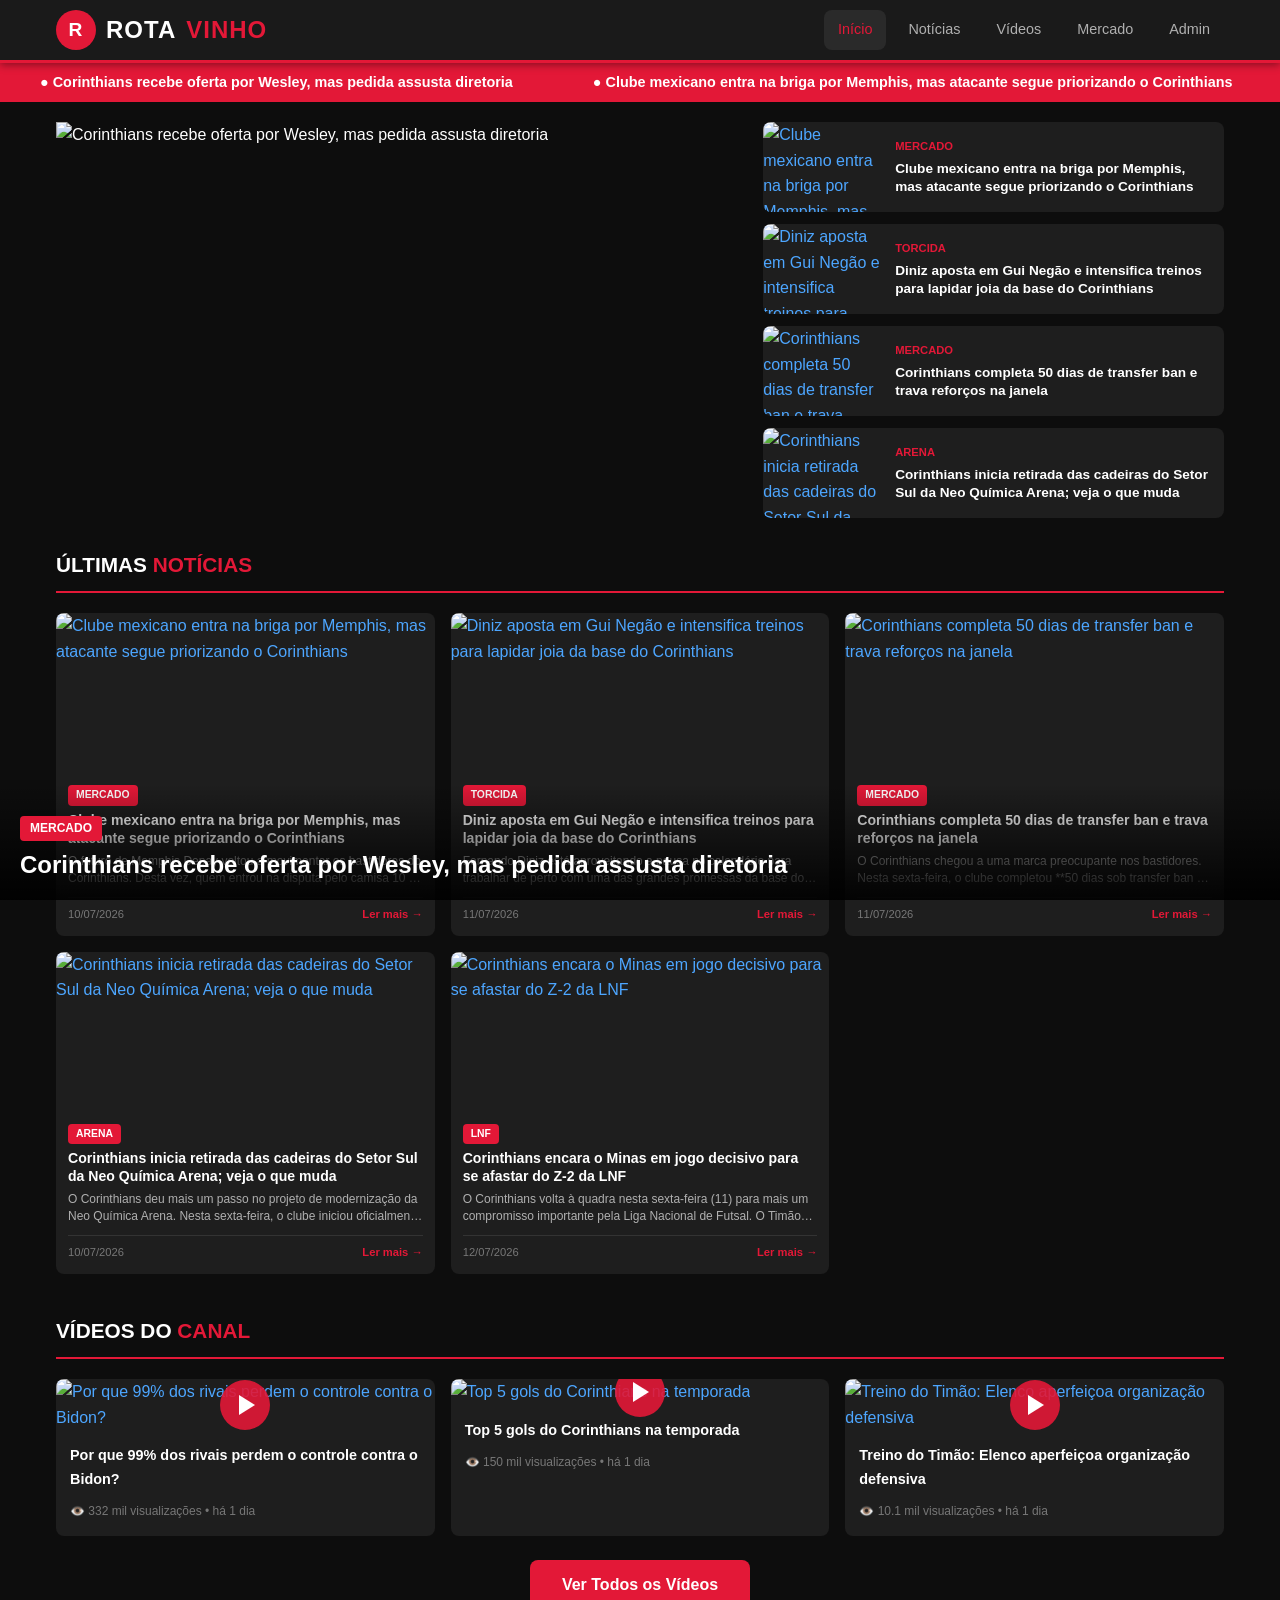
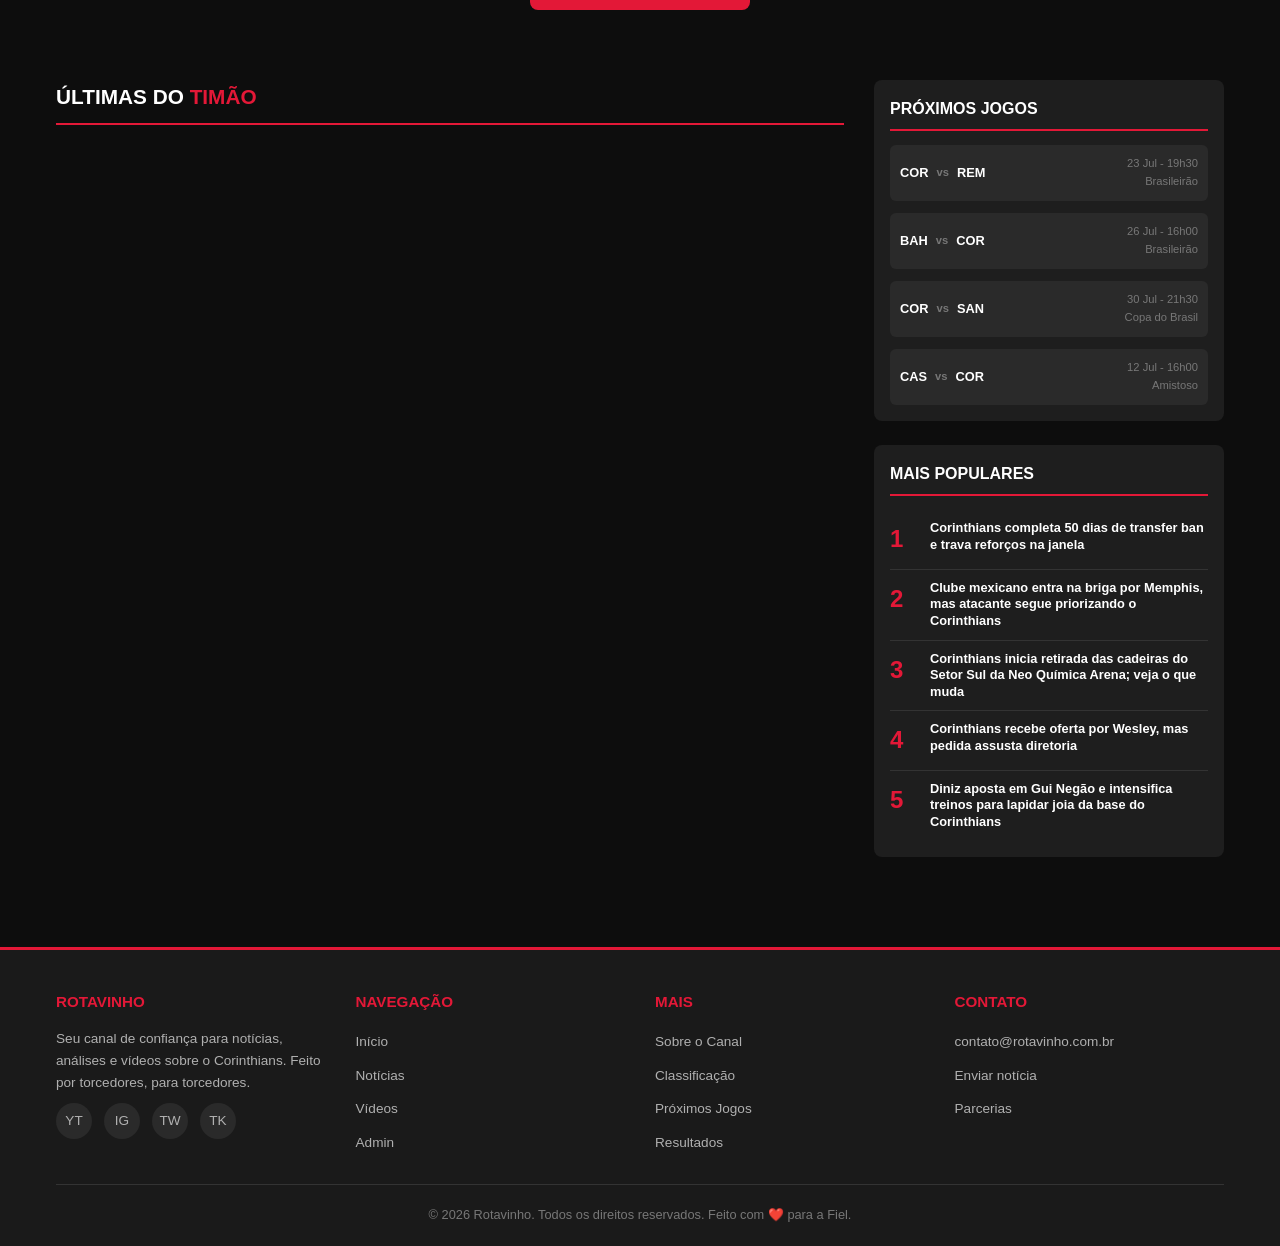
==== commit 53f582e9: "Layout profissional - cards compactos, altura uniforme, sem repeticao" ====
--- a/index.html
+++ b/index.html
@@ -172,23 +172,24 @@
                     </div>
                 </a>`).join('');
 
-            // News grid
-            document.getElementById('news-grid').innerHTML = dados.ultimasNoticias.map(n => `
+            // News grid (exclui destaque que já aparece no hero)
+            const noticiasGrid = dados.ultimasNoticias.filter(n => n.id !== destaque?.id);
+            document.getElementById('news-grid').innerHTML = noticiasGrid.map(n => {
+                const resumoCurto = (n.resumo || '').substring(0, 140).replace(/\\n/g, ' ').replace(/\n/g, ' ') + '...';
+                return `
                 <a href="noticia.html?id=${n.id}" class="news-card">
                     <img src="${n.imagem}" alt="${n.titulo}">
                     <div class="news-card-body">
                         <span class="news-card-tag">${n.tag}</span>
                         <h3 class="news-card-title">${n.titulo}</h3>
-                        <p class="news-card-excerpt">${n.resumo || ''}</p>
+                        <p class="news-card-excerpt">${resumoCurto}</p>
                         <div class="news-card-meta">
                             <span>${n.data}</span>
-                            <div class="news-card-stats">
-                                <span>❤️ ${n.curtidas}</span>
-                                <span>💬 ${n.comentarios}</span>
-                            </div>
+                            <span class="news-card-link">Ler mais →</span>
                         </div>
                     </div>
-                </a>`).join('');
+                </a>`;
+            }).join('');
 
             // Videos
             document.getElementById('videos-grid').innerHTML = dados.videos.map(v => `
--- a/css/style.css
+++ b/css/style.css
@@ -169,13 +169,13 @@
 
 /* ===== HERO SECTION ===== */
 .hero {
-    padding: 40px 0;
+    padding: 20px 0 10px;
 }
 
 .hero-grid {
     display: grid;
     grid-template-columns: 1.5fr 1fr;
-    gap: 20px;
+    gap: 16px;
 }
 
 .hero-main {
@@ -188,7 +188,7 @@
 
 .hero-main img {
     width: 100%;
-    height: 400px;
+    height: 340px;
     object-fit: cover;
     display: block;
 }
@@ -292,13 +292,13 @@
 
 /* ===== NEWS GRID ===== */
 .news-section {
-    padding: 30px 0;
+    padding: 20px 0;
 }
 
 .news-grid {
     display: grid;
     grid-template-columns: repeat(3, 1fr);
-    gap: 20px;
+    gap: 16px;
 }
 
 .news-card {
@@ -307,21 +307,27 @@
     overflow: hidden;
     transition: transform 0.2s, box-shadow 0.2s;
     cursor: pointer;
+    display: flex;
+    flex-direction: column;
+    height: 100%;
 }
 
 .news-card:hover {
-    transform: translateY(-4px);
-    box-shadow: 0 8px 24px rgba(0, 0, 0, 0.5);
+    transform: translateY(-3px);
+    box-shadow: 0 6px 20px rgba(0, 0, 0, 0.5);
 }
 
 .news-card img {
     width: 100%;
-    height: 180px;
+    height: 160px;
     object-fit: cover;
 }
 
 .news-card-body {
-    padding: 14px;
+    padding: 12px;
+    display: flex;
+    flex-direction: column;
+    flex: 1;
 }
 
 .news-card-tag {
@@ -330,44 +336,62 @@
     color: white;
     padding: 2px 8px;
     border-radius: 4px;
+    font-size: 0.65rem;
+    font-weight: 700;
+    text-transform: uppercase;
+    margin-bottom: 6px;
+    align-self: flex-start;
+}
+
+.news-card-title {
+    font-size: 0.88rem;
+    font-weight: 700;
+    margin-bottom: 6px;
+    line-height: 1.25;
+    color: var(--text-primary);
+    display: -webkit-box;
+    -webkit-line-clamp: 2;
+    -webkit-box-orient: vertical;
+    overflow: hidden;
+}
+
+.news-card-excerpt {
+    font-size: 0.75rem;
+    color: var(--text-secondary);
+    margin-bottom: 10px;
+    line-height: 1.4;
+    display: -webkit-box;
+    -webkit-line-clamp: 2;
+    -webkit-box-orient: vertical;
+    overflow: hidden;
+    flex: 1;
+}
+
+.news-card-meta {
+    display: flex;
+    align-items: center;
+    justify-content: space-between;
     font-size: 0.7rem;
-    font-weight: 700;
-    text-transform: uppercase;
-    margin-bottom: 8px;
-}
-
-.news-card-title {
-    font-size: 0.95rem;
-    font-weight: 700;
-    margin-bottom: 8px;
-    line-height: 1.3;
-    color: var(--text-primary);
-}
-
-.news-card-excerpt {
-    font-size: 0.8rem;
-    color: var(--text-secondary);
-    margin-bottom: 12px;
-    line-height: 1.4;
-}
-
-.news-card-meta {
-    display: flex;
-    align-items: center;
-    justify-content: space-between;
-    font-size: 0.75rem;
     color: var(--text-muted);
+    padding-top: 8px;
+    border-top: 1px solid var(--border);
+}
+
+.news-card-link {
+    color: var(--accent);
+    font-weight: 600;
+    font-size: 0.7rem;
 }
 
 .news-card-stats {
     display: flex;
-    gap: 12px;
+    gap: 10px;
 }
 
 .news-card-stats span {
     display: flex;
     align-items: center;
-    gap: 4px;
+    gap: 3px;
 }
 
 /* ===== LATEST NEWS SIDEBAR ===== */
@@ -480,13 +504,13 @@
 
 /* ===== VIDEOS SECTION ===== */
 .videos-section {
-    padding: 30px 0;
+    padding: 20px 0;
 }
 
 .videos-grid {
     display: grid;
     grid-template-columns: repeat(3, 1fr);
-    gap: 20px;
+    gap: 16px;
 }
 
 .video-card {
@@ -498,7 +522,7 @@
 }
 
 .video-card:hover {
-    transform: translateY(-4px);
+    transform: translateY(-3px);
 }
 
 .video-card-thumb {
@@ -507,7 +531,7 @@
 
 .video-card-thumb img {
     width: 100%;
-    height: 180px;
+    height: 150px;
     object-fit: cover;
 }
 
@@ -761,6 +785,19 @@
 
 .news-detail-content p {
     margin-bottom: 16px;
+}
+
+.news-detail-content h3 {
+    font-size: 1.2rem;
+    font-weight: 700;
+    color: var(--text-primary);
+    margin: 24px 0 12px;
+    padding-bottom: 6px;
+    border-bottom: 1px solid var(--border);
+}
+
+.news-detail-content strong {
+    color: var(--text-primary);
 }
 
 /* ===== RESPONSIVE ===== */
